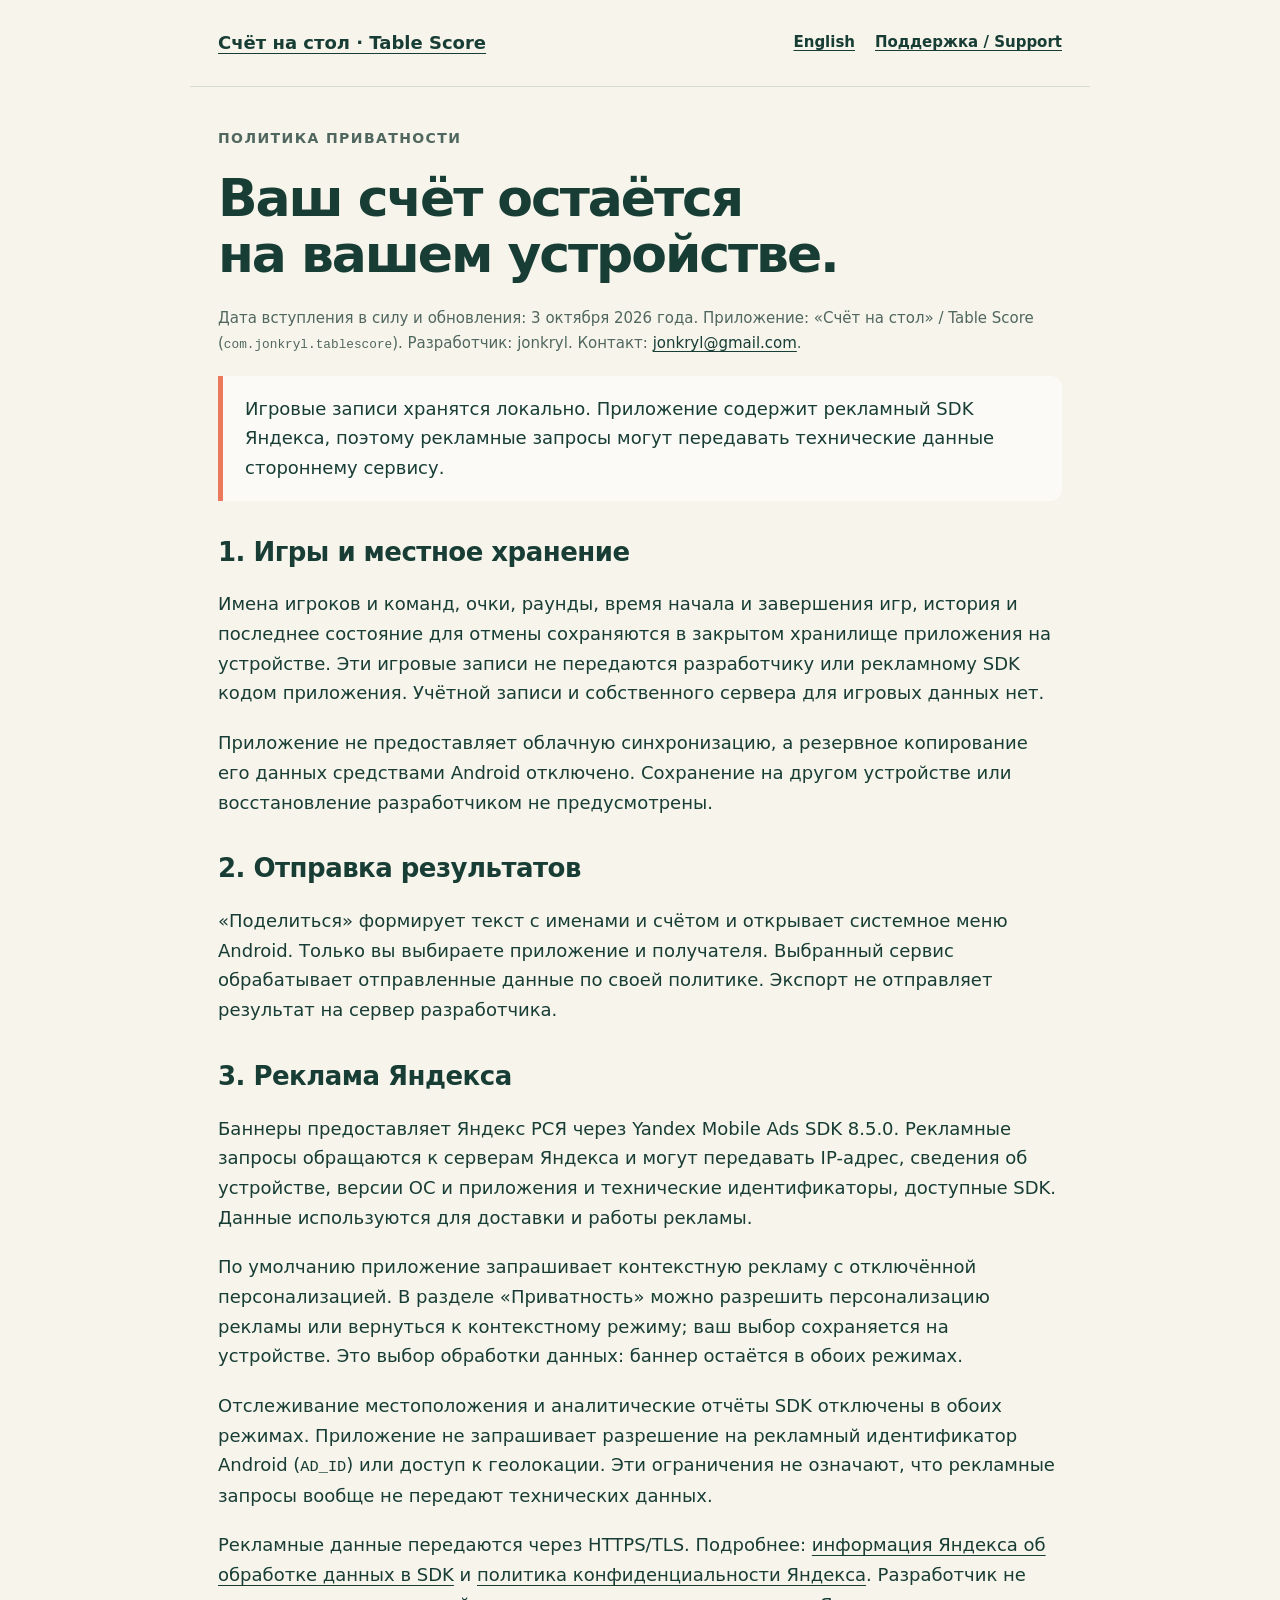
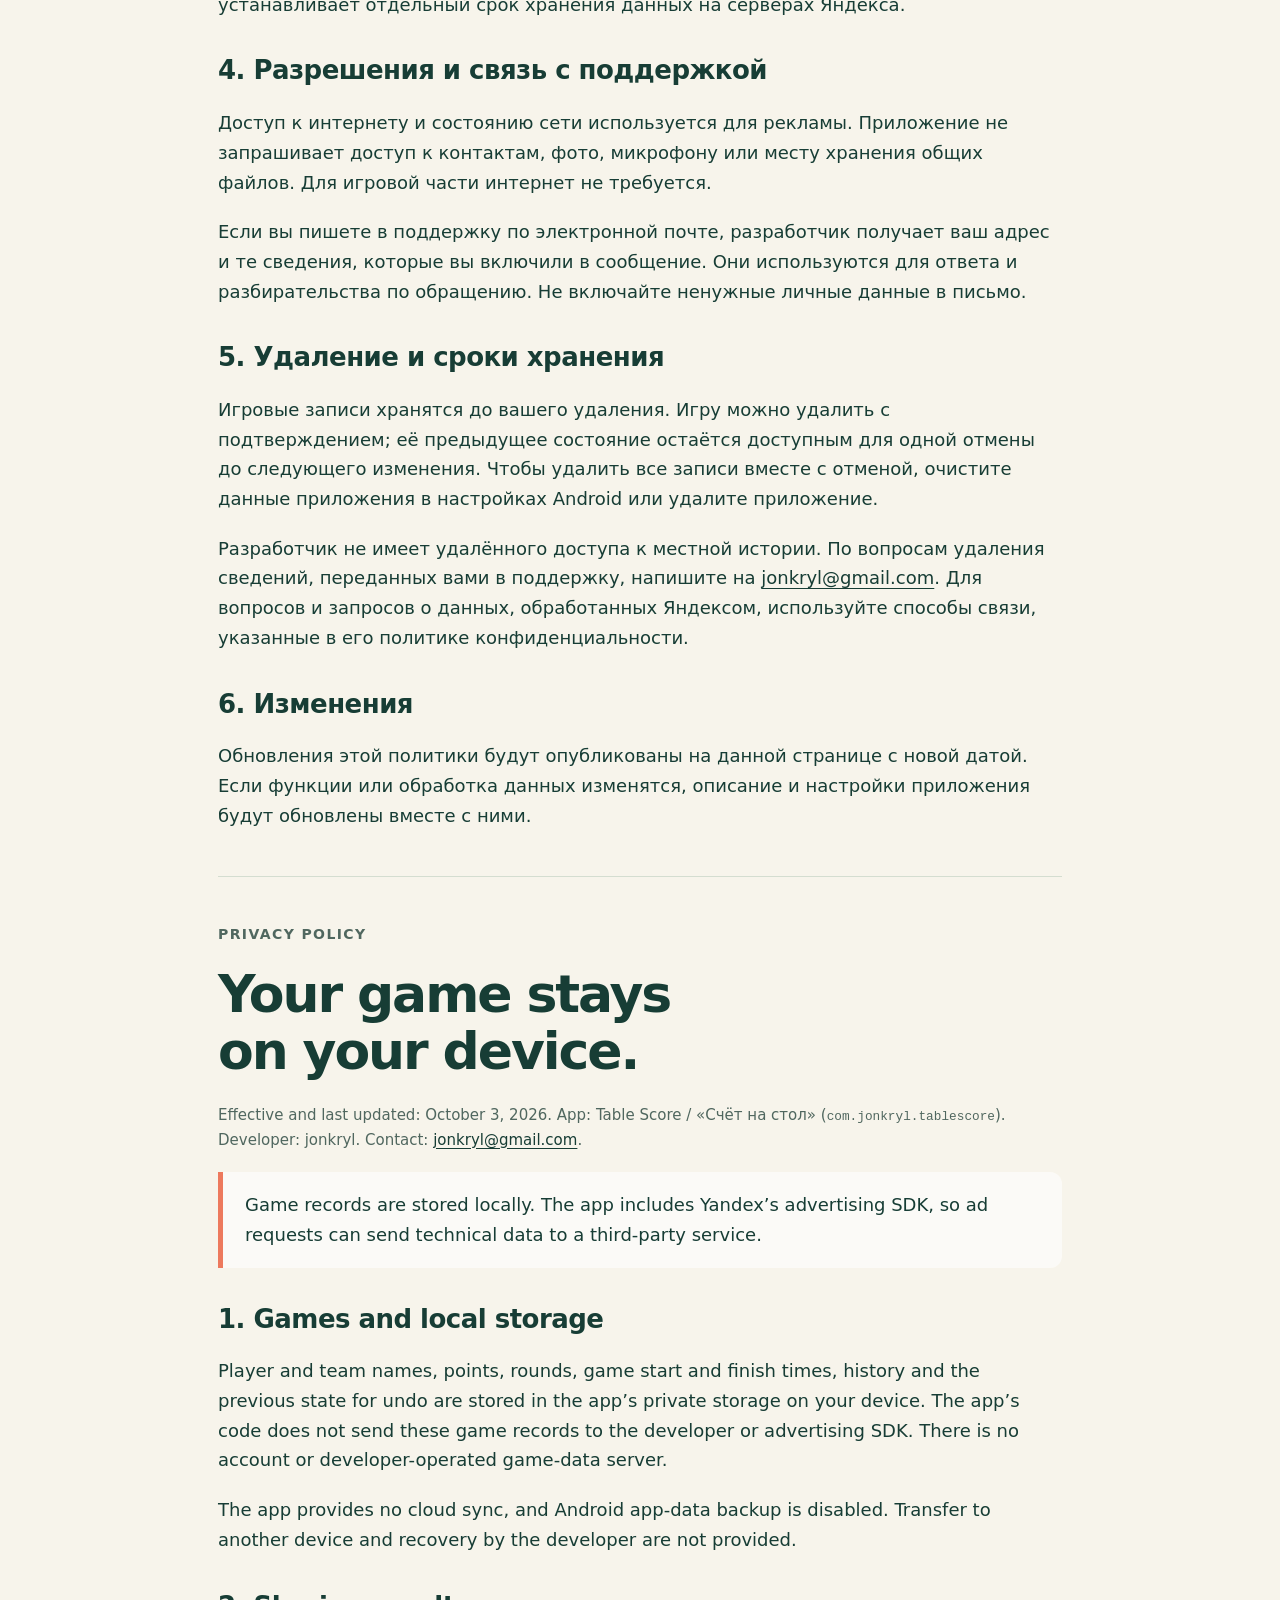
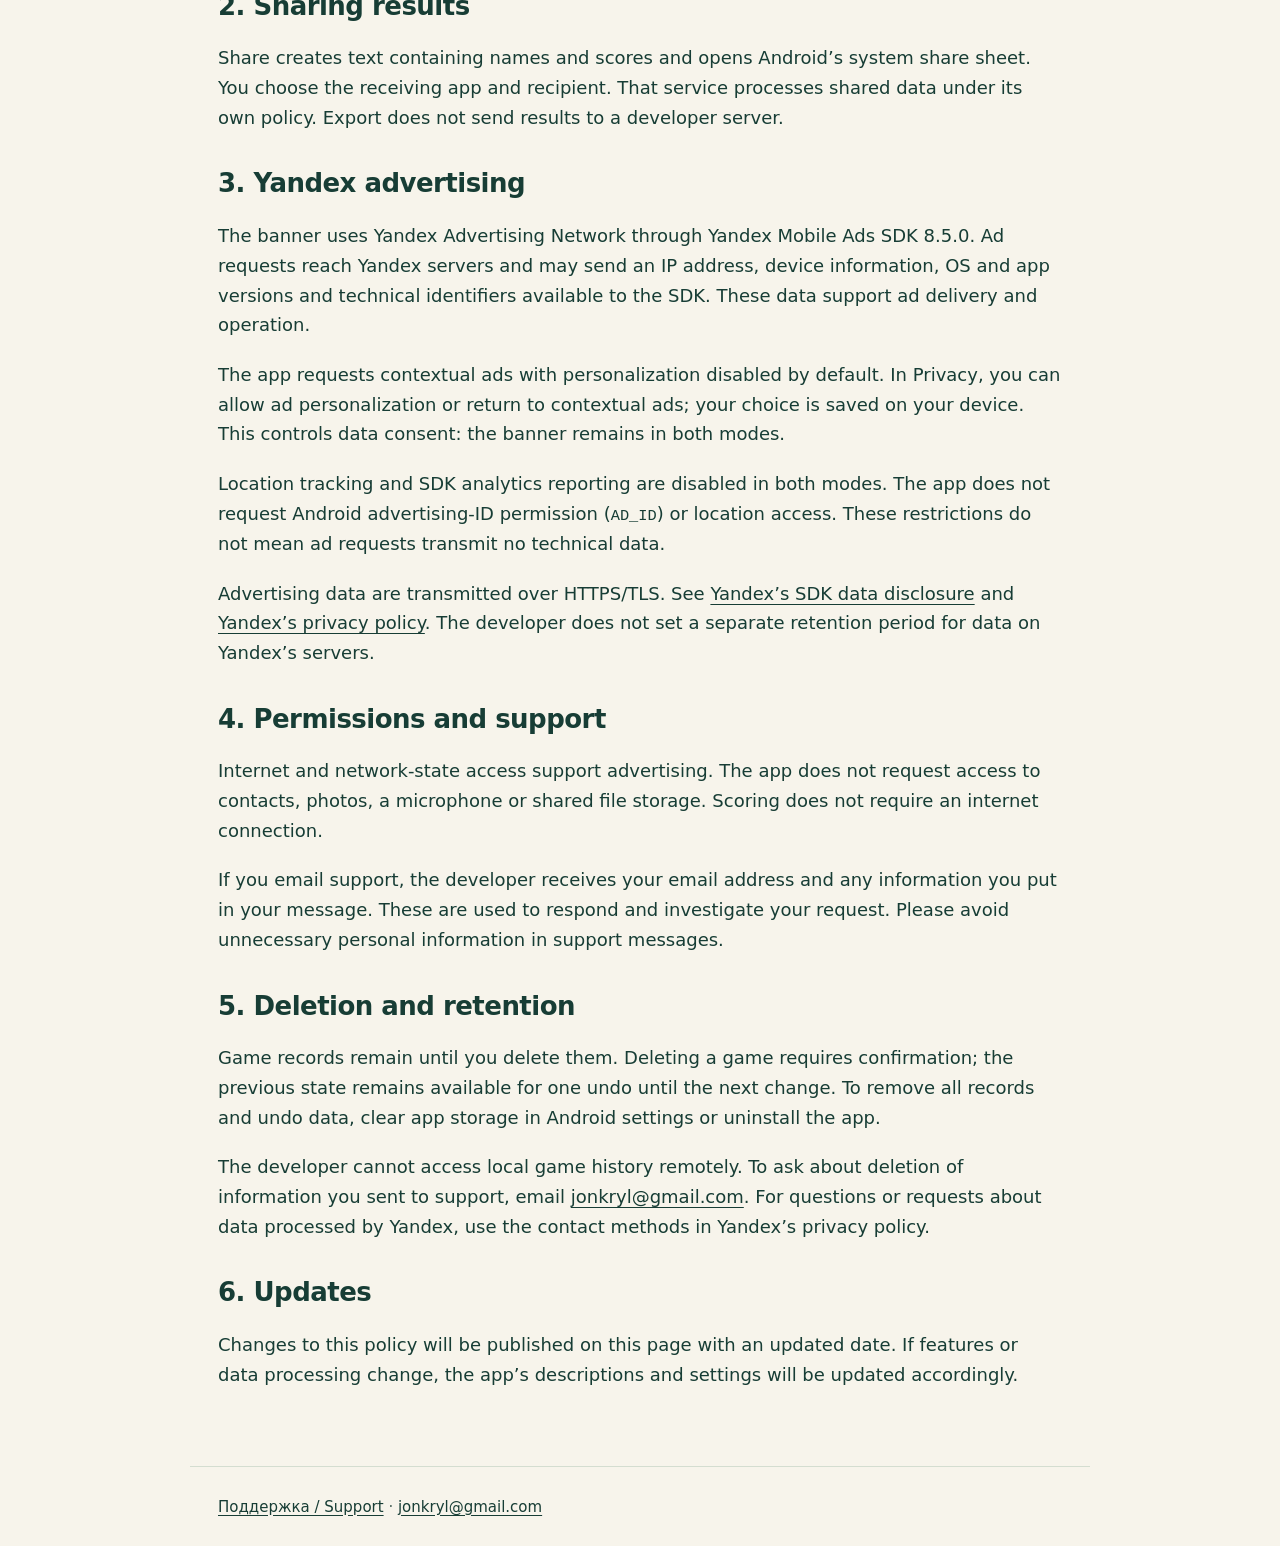
==== docs/privacy/index.html @ 6167a579 "Import verified Table Score native Android source (3e25e689961e9f69c236f04c2023e8bc18056e11bf8cf0ead" ====
<!doctype html>
<html lang="ru">
<head>
  <meta charset="utf-8">
  <meta name="viewport" content="width=device-width, initial-scale=1">
  <meta name="description" content="Политика приватности Android-приложения Счёт на стол / Table Score, com.jonkryl.tablescore.">
  <title>Приватность / Privacy — Счёт на стол · Table Score</title>
  <link rel="stylesheet" href="../style.css">
</head>
<body>
<header>
  <a href="../">Счёт на стол · Table Score</a>
  <nav aria-label="Разделы"><a href="#english" lang="en">English</a><a href="../">Поддержка / Support</a></nav>
</header>
<main>
  <section aria-labelledby="ru-title">
    <p class="eyebrow">Политика приватности</p>
    <h1 id="ru-title">Ваш счёт остаётся<br>на вашем устройстве.</h1>
    <p class="small">Дата вступления в силу и обновления: 3 октября 2026 года. Приложение: «Счёт на стол» / Table Score (<code>com.jonkryl.tablescore</code>). Разработчик: jonkryl. Контакт: <a href="mailto:jonkryl@gmail.com">jonkryl@gmail.com</a>.</p>
    <aside class="note"><p>Игровые записи хранятся локально. Приложение содержит рекламный SDK Яндекса, поэтому рекламные запросы могут передавать технические данные стороннему сервису.</p></aside>
    <h2>1. Игры и местное хранение</h2>
    <p>Имена игроков и команд, очки, раунды, время начала и завершения игр, история и последнее состояние для отмены сохраняются в закрытом хранилище приложения на устройстве. Эти игровые записи не передаются разработчику или рекламному SDK кодом приложения. Учётной записи и собственного сервера для игровых данных нет.</p>
    <p>Приложение не предоставляет облачную синхронизацию, а резервное копирование его данных средствами Android отключено. Сохранение на другом устройстве или восстановление разработчиком не предусмотрены.</p>
    <h2>2. Отправка результатов</h2>
    <p>«Поделиться» формирует текст с именами и счётом и открывает системное меню Android. Только вы выбираете приложение и получателя. Выбранный сервис обрабатывает отправленные данные по своей политике. Экспорт не отправляет результат на сервер разработчика.</p>
    <h2>3. Реклама Яндекса</h2>
    <p>Баннеры предоставляет Яндекс РСЯ через Yandex Mobile Ads SDK 8.5.0. Рекламные запросы обращаются к серверам Яндекса и могут передавать IP-адрес, сведения об устройстве, версии ОС и приложения и технические идентификаторы, доступные SDK. Данные используются для доставки и работы рекламы.</p>
    <p>По умолчанию приложение запрашивает контекстную рекламу с отключённой персонализацией. В разделе «Приватность» можно разрешить персонализацию рекламы или вернуться к контекстному режиму; ваш выбор сохраняется на устройстве. Это выбор обработки данных: баннер остаётся в обоих режимах.</p>
    <p>Отслеживание местоположения и аналитические отчёты SDK отключены в обоих режимах. Приложение не запрашивает разрешение на рекламный идентификатор Android (<code>AD_ID</code>) или доступ к геолокации. Эти ограничения не означают, что рекламные запросы вообще не передают технических данных.</p>
    <p>Рекламные данные передаются через HTTPS/TLS. Подробнее: <a href="https://ads.yandex.com/helpcenter/en/dev/android/app-privacy-android">информация Яндекса об обработке данных в SDK</a> и <a href="https://yandex.com/legal/confidential/">политика конфиденциальности Яндекса</a>. Разработчик не устанавливает отдельный срок хранения данных на серверах Яндекса.</p>
    <h2>4. Разрешения и связь с поддержкой</h2>
    <p>Доступ к интернету и состоянию сети используется для рекламы. Приложение не запрашивает доступ к контактам, фото, микрофону или месту хранения общих файлов. Для игровой части интернет не требуется.</p>
    <p>Если вы пишете в поддержку по электронной почте, разработчик получает ваш адрес и те сведения, которые вы включили в сообщение. Они используются для ответа и разбирательства по обращению. Не включайте ненужные личные данные в письмо.</p>
    <h2>5. Удаление и сроки хранения</h2>
    <p>Игровые записи хранятся до вашего удаления. Игру можно удалить с подтверждением; её предыдущее состояние остаётся доступным для одной отмены до следующего изменения. Чтобы удалить все записи вместе с отменой, очистите данные приложения в настройках Android или удалите приложение.</p>
    <p>Разработчик не имеет удалённого доступа к местной истории. По вопросам удаления сведений, переданных вами в поддержку, напишите на <a href="mailto:jonkryl@gmail.com">jonkryl@gmail.com</a>. Для вопросов и запросов о данных, обработанных Яндексом, используйте способы связи, указанные в его политике конфиденциальности.</p>
    <h2>6. Изменения</h2>
    <p>Обновления этой политики будут опубликованы на данной странице с новой датой. Если функции или обработка данных изменятся, описание и настройки приложения будут обновлены вместе с ними.</p>
  </section>
  <section id="english" class="languages" lang="en" aria-labelledby="en-title">
    <p class="eyebrow">Privacy policy</p>
    <h1 id="en-title">Your game stays<br>on your device.</h1>
    <p class="small">Effective and last updated: October 3, 2026. App: Table Score / «Счёт на стол» (<code>com.jonkryl.tablescore</code>). Developer: jonkryl. Contact: <a href="mailto:jonkryl@gmail.com">jonkryl@gmail.com</a>.</p>
    <aside class="note"><p>Game records are stored locally. The app includes Yandex’s advertising SDK, so ad requests can send technical data to a third-party service.</p></aside>
    <h2>1. Games and local storage</h2>
    <p>Player and team names, points, rounds, game start and finish times, history and the previous state for undo are stored in the app’s private storage on your device. The app’s code does not send these game records to the developer or advertising SDK. There is no account or developer-operated game-data server.</p>
    <p>The app provides no cloud sync, and Android app-data backup is disabled. Transfer to another device and recovery by the developer are not provided.</p>
    <h2>2. Sharing results</h2>
    <p>Share creates text containing names and scores and opens Android’s system share sheet. You choose the receiving app and recipient. That service processes shared data under its own policy. Export does not send results to a developer server.</p>
    <h2>3. Yandex advertising</h2>
    <p>The banner uses Yandex Advertising Network through Yandex Mobile Ads SDK 8.5.0. Ad requests reach Yandex servers and may send an IP address, device information, OS and app versions and technical identifiers available to the SDK. These data support ad delivery and operation.</p>
    <p>The app requests contextual ads with personalization disabled by default. In Privacy, you can allow ad personalization or return to contextual ads; your choice is saved on your device. This controls data consent: the banner remains in both modes.</p>
    <p>Location tracking and SDK analytics reporting are disabled in both modes. The app does not request Android advertising-ID permission (<code>AD_ID</code>) or location access. These restrictions do not mean ad requests transmit no technical data.</p>
    <p>Advertising data are transmitted over HTTPS/TLS. See <a href="https://ads.yandex.com/helpcenter/en/dev/android/app-privacy-android">Yandex’s SDK data disclosure</a> and <a href="https://yandex.com/legal/confidential/">Yandex’s privacy policy</a>. The developer does not set a separate retention period for data on Yandex’s servers.</p>
    <h2>4. Permissions and support</h2>
    <p>Internet and network-state access support advertising. The app does not request access to contacts, photos, a microphone or shared file storage. Scoring does not require an internet connection.</p>
    <p>If you email support, the developer receives your email address and any information you put in your message. These are used to respond and investigate your request. Please avoid unnecessary personal information in support messages.</p>
    <h2>5. Deletion and retention</h2>
    <p>Game records remain until you delete them. Deleting a game requires confirmation; the previous state remains available for one undo until the next change. To remove all records and undo data, clear app storage in Android settings or uninstall the app.</p>
    <p>The developer cannot access local game history remotely. To ask about deletion of information you sent to support, email <a href="mailto:jonkryl@gmail.com">jonkryl@gmail.com</a>. For questions or requests about data processed by Yandex, use the contact methods in Yandex’s privacy policy.</p>
    <h2>6. Updates</h2>
    <p>Changes to this policy will be published on this page with an updated date. If features or data processing change, the app’s descriptions and settings will be updated accordingly.</p>
  </section>
</main>
<footer><a href="../">Поддержка / Support</a> · <a href="mailto:jonkryl@gmail.com">jonkryl@gmail.com</a></footer>
</body>
</html>
---- docs/style.css ----
:root { color-scheme: light; --paper: #f7f4eb; --ink: #173d35; --muted: #50675f; --line: #d4ddd0; --mint: #d9e9cf; --coral: #ed795d; }
* { box-sizing: border-box; }
body { margin: 0; background: var(--paper); color: var(--ink); font: 18px/1.65 system-ui, -apple-system, BlinkMacSystemFont, "Segoe UI", sans-serif; }
a { color: var(--ink); text-underline-offset: .2em; }
a:hover { text-decoration-thickness: .14em; }
a:focus-visible { outline: 3px solid var(--coral); outline-offset: 5px; border-radius: 2px; }
header, main, footer { max-width: 900px; padding: 28px; margin: auto; }
header { display: flex; align-items: center; justify-content: space-between; flex-wrap: wrap; gap: 16px; border-bottom: 1px solid var(--line); }
header a { font-weight: 700; }
nav { display: flex; flex-wrap: wrap; gap: 20px; font-size: 15px; }
h1 { font-size: clamp(32px, 6vw, 52px); letter-spacing: -.04em; line-height: 1.08; margin: 16px 0 24px; }
h2 { line-height: 1.2; margin-top: 36px; font-size: 26px; letter-spacing: -.02em; }
h3 { font-size: 21px; margin: 24px 0 8px; }
p, ul, ol { margin-top: 12px; margin-bottom: 20px; }
li { margin-bottom: 8px; }
.eyebrow { font-size: 14px; font-weight: 750; letter-spacing: .1em; text-transform: uppercase; color: var(--muted); }
.lead { font-size: 23px; line-height: 1.5; }
.note { border-left: 5px solid var(--coral); background: #fff9; padding: 18px 22px; border-radius: 0 12px 12px 0; }
.note p { margin: 0; }
.actions { display: flex; flex-wrap: wrap; gap: 14px; margin: 26px 0; }
.button { background: var(--ink); color: #fff; border-radius: 12px; padding: 12px 18px; font-weight: 650; text-decoration: none; }
.button.secondary { background: var(--mint); color: var(--ink); }
.languages { border-top: 1px solid var(--line); padding-top: 34px; margin-top: 46px; scroll-margin-top: 20px; }
.small, footer { font-size: 15px; color: var(--muted); }
footer { border-top: 1px solid var(--line); margin-top: 28px; }
code { font-size: .85em; overflow-wrap: anywhere; }
@media (max-width: 560px) { header, main, footer { padding: 22px; } body { font-size: 17px; } .lead { font-size: 21px; } }
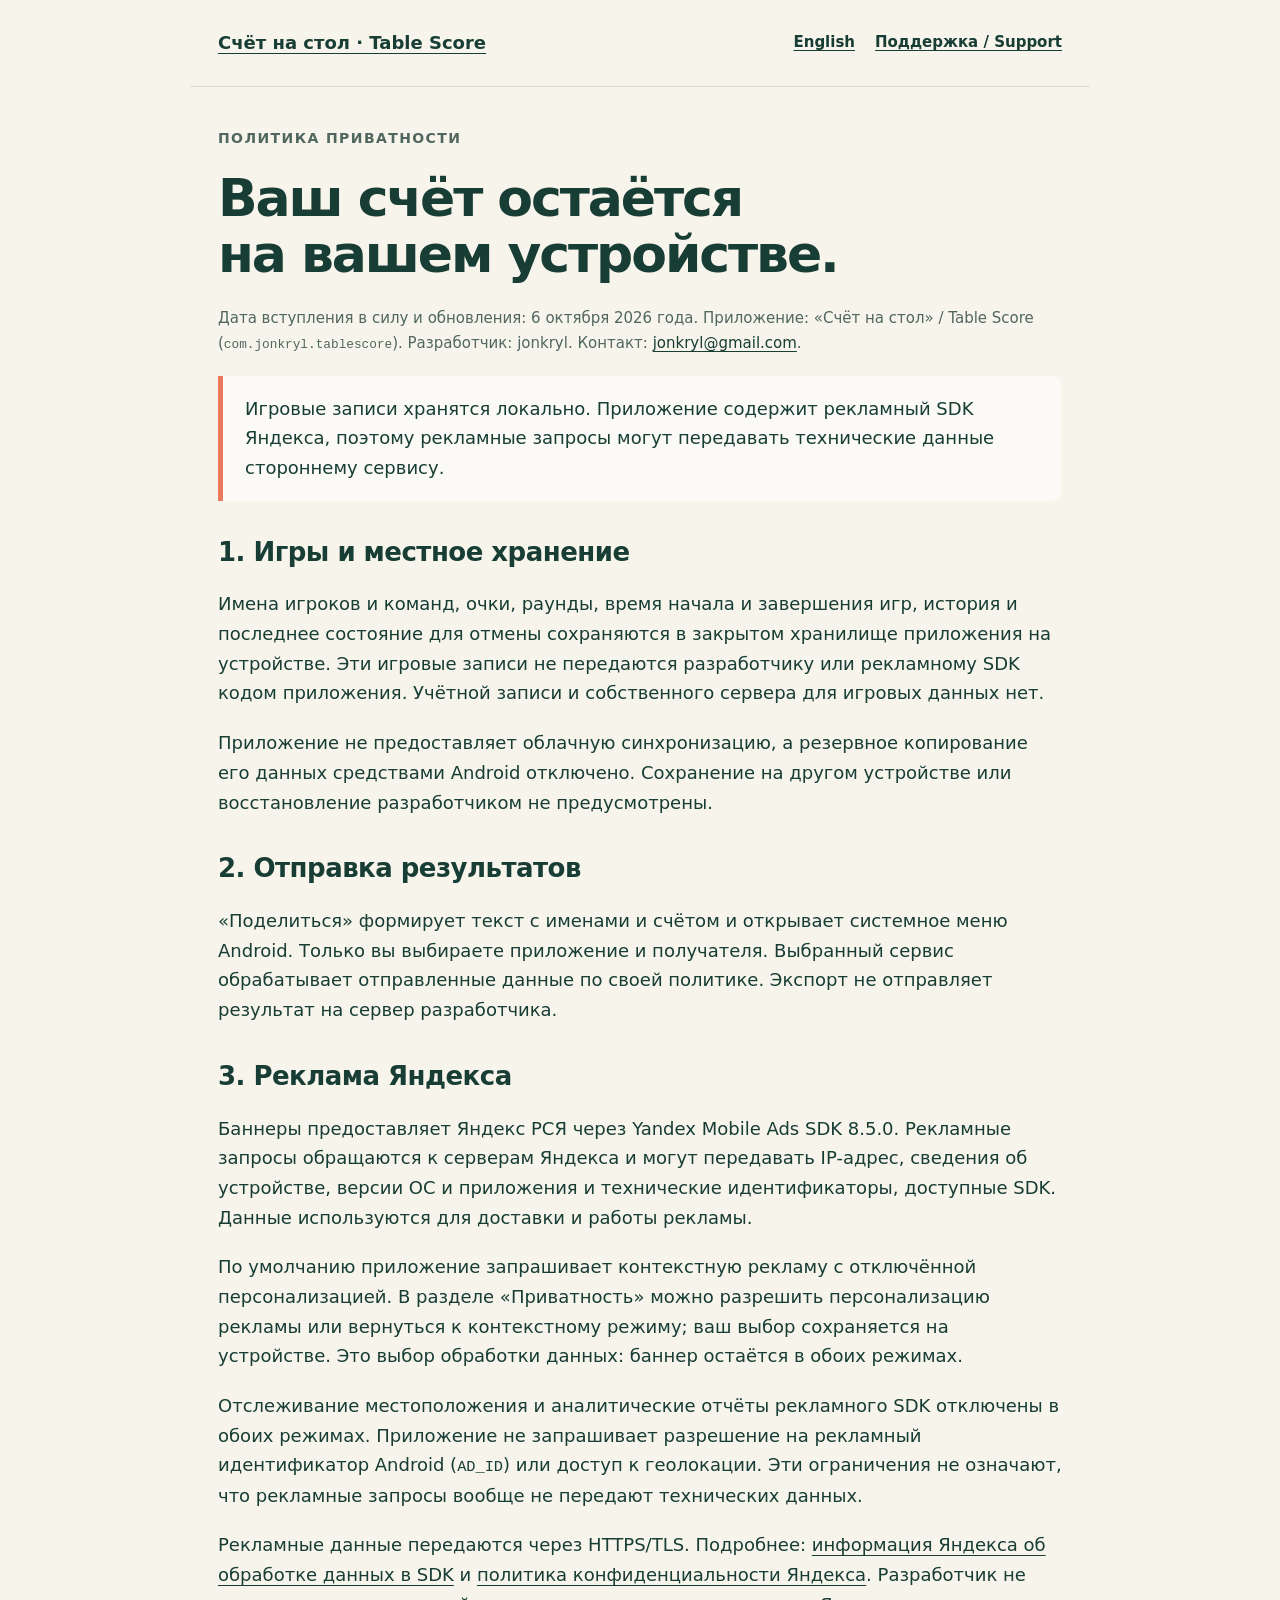
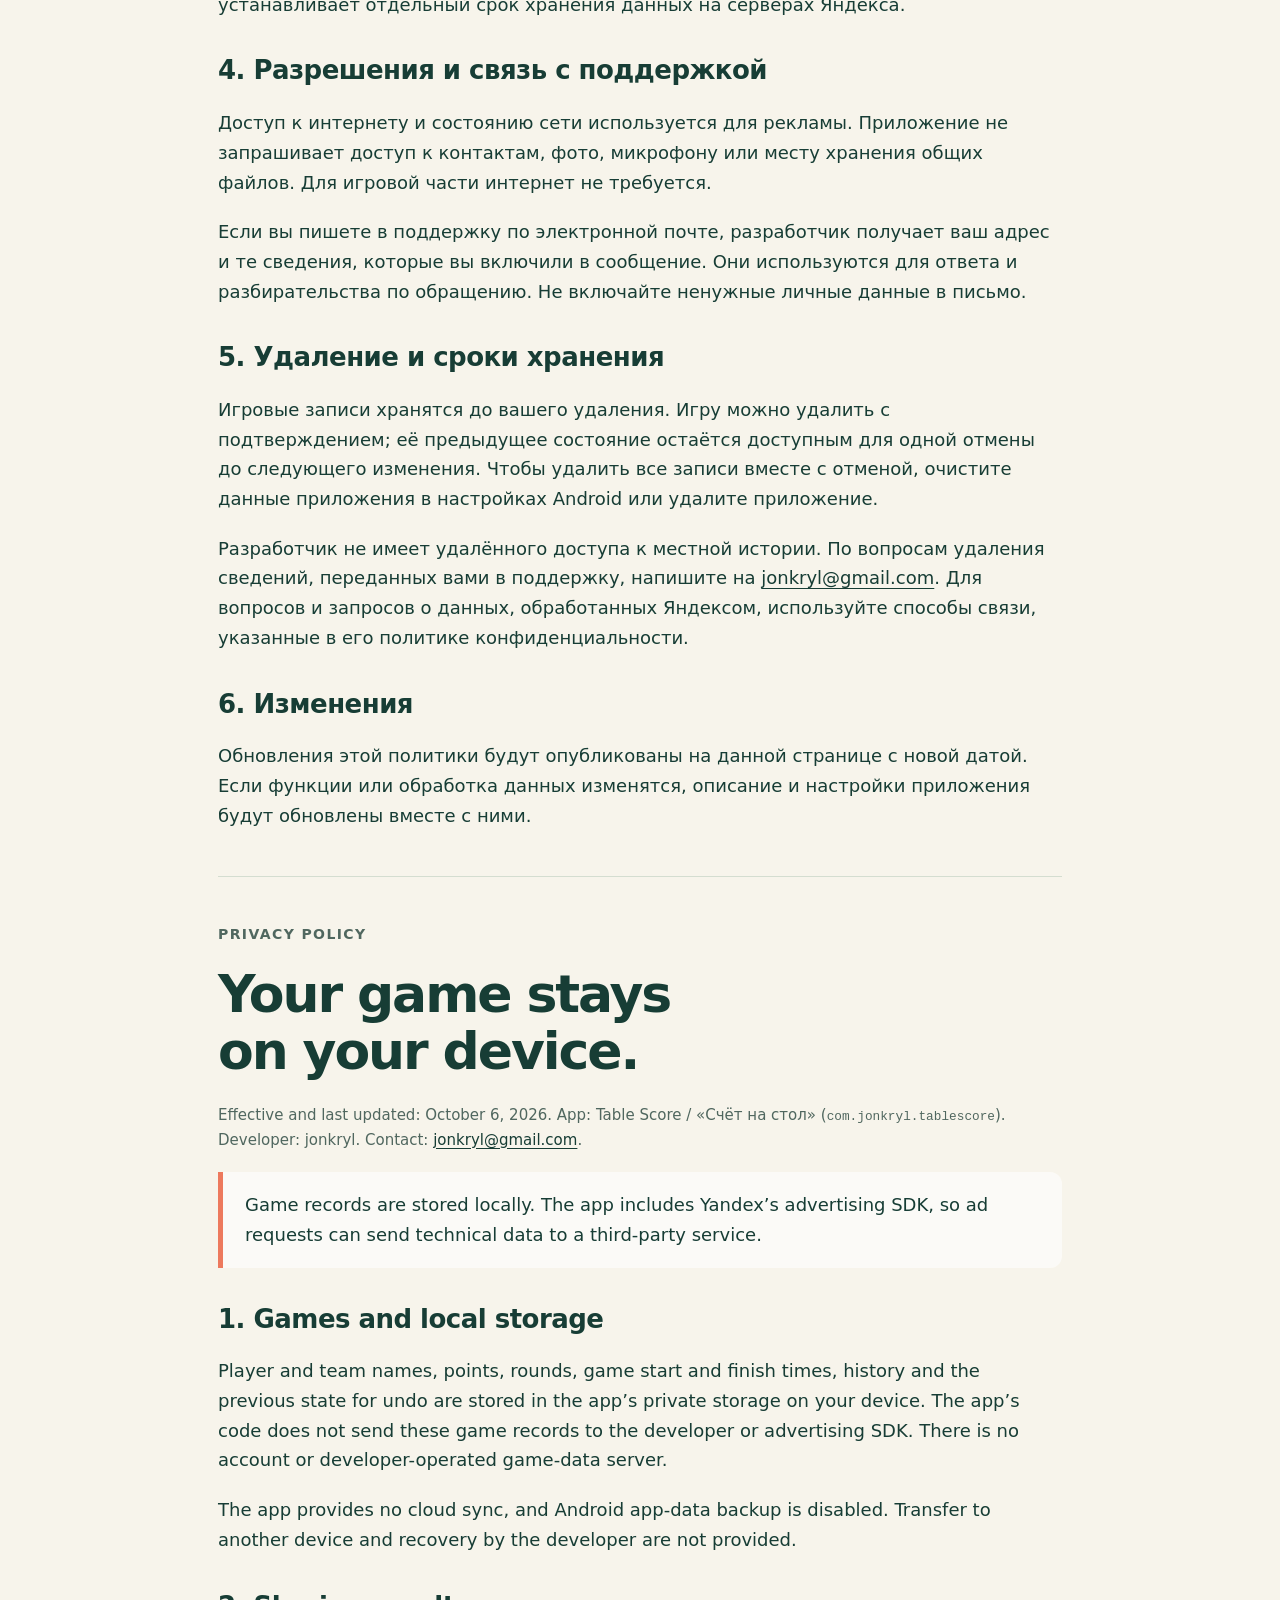
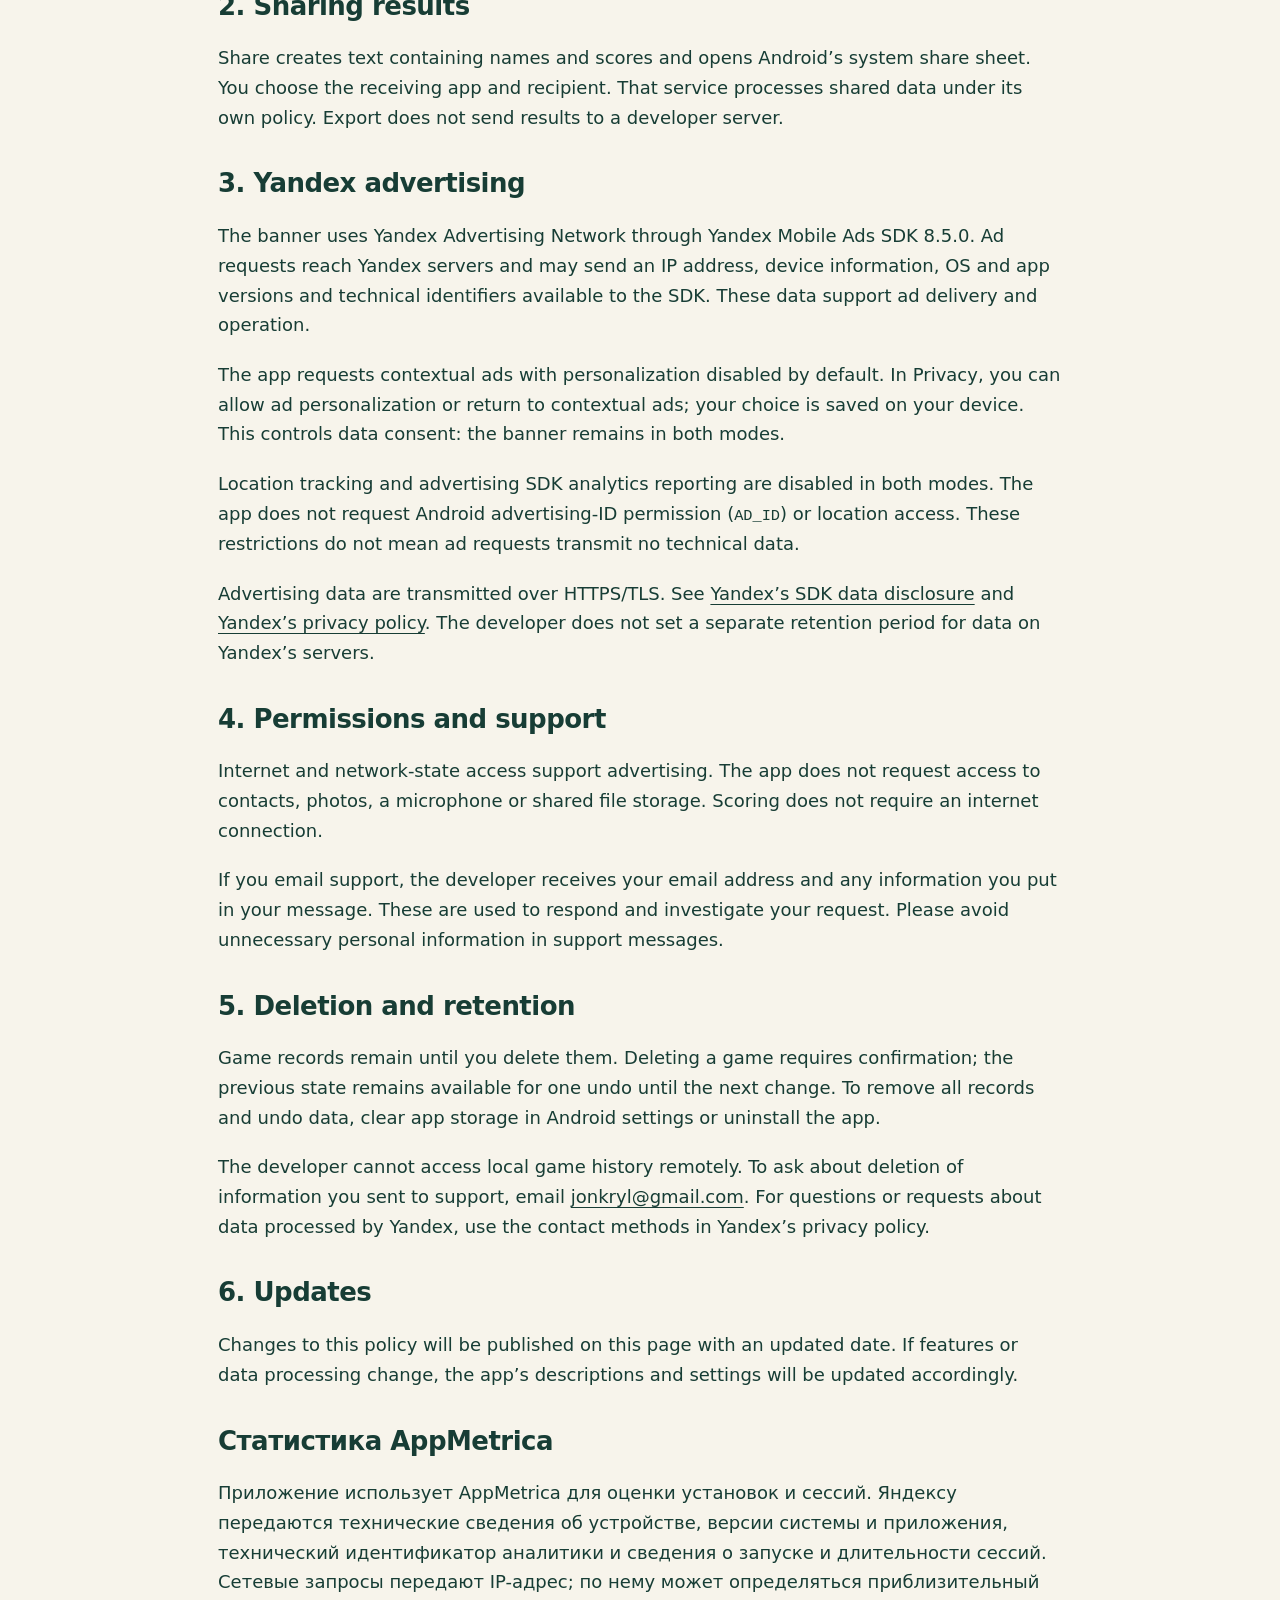
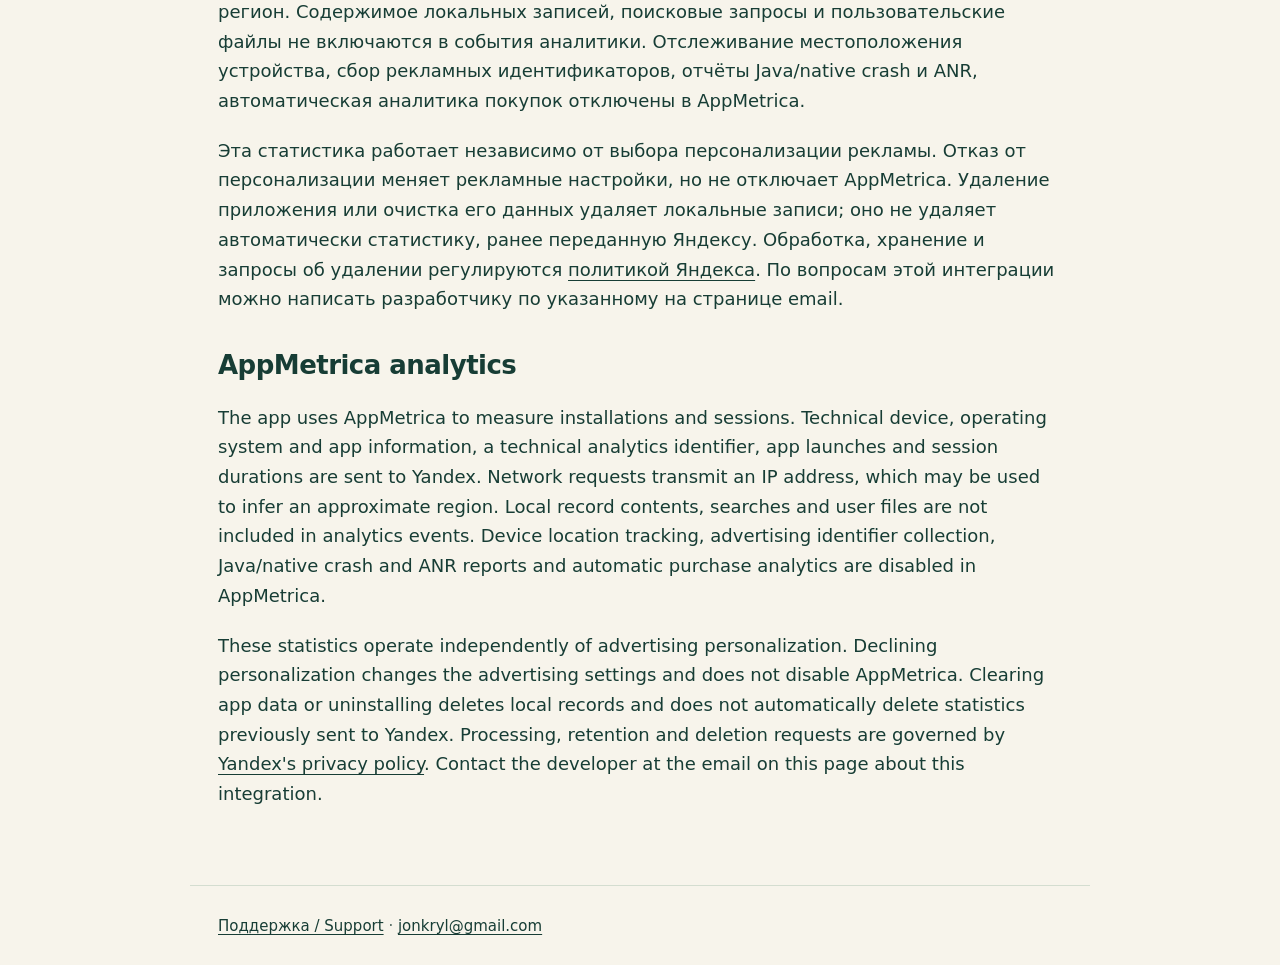
==== commit 0903e842: "Add release AppMetrica statistics and privacy disclosures Activate AppMetrica 8.5.1 with the app-spe" ====
--- a/docs/privacy/index.html
+++ b/docs/privacy/index.html
@@ -16,7 +16,7 @@
   <section aria-labelledby="ru-title">
     <p class="eyebrow">Политика приватности</p>
     <h1 id="ru-title">Ваш счёт остаётся<br>на вашем устройстве.</h1>
-    <p class="small">Дата вступления в силу и обновления: 3 октября 2026 года. Приложение: «Счёт на стол» / Table Score (<code>com.jonkryl.tablescore</code>). Разработчик: jonkryl. Контакт: <a href="mailto:jonkryl@gmail.com">jonkryl@gmail.com</a>.</p>
+    <p class="small">Дата вступления в силу и обновления: 6 октября 2026 года. Приложение: «Счёт на стол» / Table Score (<code>com.jonkryl.tablescore</code>). Разработчик: jonkryl. Контакт: <a href="mailto:jonkryl@gmail.com">jonkryl@gmail.com</a>.</p>
     <aside class="note"><p>Игровые записи хранятся локально. Приложение содержит рекламный SDK Яндекса, поэтому рекламные запросы могут передавать технические данные стороннему сервису.</p></aside>
     <h2>1. Игры и местное хранение</h2>
     <p>Имена игроков и команд, очки, раунды, время начала и завершения игр, история и последнее состояние для отмены сохраняются в закрытом хранилище приложения на устройстве. Эти игровые записи не передаются разработчику или рекламному SDK кодом приложения. Учётной записи и собственного сервера для игровых данных нет.</p>
@@ -26,7 +26,7 @@
     <h2>3. Реклама Яндекса</h2>
     <p>Баннеры предоставляет Яндекс РСЯ через Yandex Mobile Ads SDK 8.5.0. Рекламные запросы обращаются к серверам Яндекса и могут передавать IP-адрес, сведения об устройстве, версии ОС и приложения и технические идентификаторы, доступные SDK. Данные используются для доставки и работы рекламы.</p>
     <p>По умолчанию приложение запрашивает контекстную рекламу с отключённой персонализацией. В разделе «Приватность» можно разрешить персонализацию рекламы или вернуться к контекстному режиму; ваш выбор сохраняется на устройстве. Это выбор обработки данных: баннер остаётся в обоих режимах.</p>
-    <p>Отслеживание местоположения и аналитические отчёты SDK отключены в обоих режимах. Приложение не запрашивает разрешение на рекламный идентификатор Android (<code>AD_ID</code>) или доступ к геолокации. Эти ограничения не означают, что рекламные запросы вообще не передают технических данных.</p>
+    <p>Отслеживание местоположения и аналитические отчёты рекламного SDK отключены в обоих режимах. Приложение не запрашивает разрешение на рекламный идентификатор Android (<code>AD_ID</code>) или доступ к геолокации. Эти ограничения не означают, что рекламные запросы вообще не передают технических данных.</p>
     <p>Рекламные данные передаются через HTTPS/TLS. Подробнее: <a href="https://ads.yandex.com/helpcenter/en/dev/android/app-privacy-android">информация Яндекса об обработке данных в SDK</a> и <a href="https://yandex.com/legal/confidential/">политика конфиденциальности Яндекса</a>. Разработчик не устанавливает отдельный срок хранения данных на серверах Яндекса.</p>
     <h2>4. Разрешения и связь с поддержкой</h2>
     <p>Доступ к интернету и состоянию сети используется для рекламы. Приложение не запрашивает доступ к контактам, фото, микрофону или месту хранения общих файлов. Для игровой части интернет не требуется.</p>
@@ -40,7 +40,7 @@
   <section id="english" class="languages" lang="en" aria-labelledby="en-title">
     <p class="eyebrow">Privacy policy</p>
     <h1 id="en-title">Your game stays<br>on your device.</h1>
-    <p class="small">Effective and last updated: October 3, 2026. App: Table Score / «Счёт на стол» (<code>com.jonkryl.tablescore</code>). Developer: jonkryl. Contact: <a href="mailto:jonkryl@gmail.com">jonkryl@gmail.com</a>.</p>
+    <p class="small">Effective and last updated: October 6, 2026. App: Table Score / «Счёт на стол» (<code>com.jonkryl.tablescore</code>). Developer: jonkryl. Contact: <a href="mailto:jonkryl@gmail.com">jonkryl@gmail.com</a>.</p>
     <aside class="note"><p>Game records are stored locally. The app includes Yandex’s advertising SDK, so ad requests can send technical data to a third-party service.</p></aside>
     <h2>1. Games and local storage</h2>
     <p>Player and team names, points, rounds, game start and finish times, history and the previous state for undo are stored in the app’s private storage on your device. The app’s code does not send these game records to the developer or advertising SDK. There is no account or developer-operated game-data server.</p>
@@ -50,7 +50,7 @@
     <h2>3. Yandex advertising</h2>
     <p>The banner uses Yandex Advertising Network through Yandex Mobile Ads SDK 8.5.0. Ad requests reach Yandex servers and may send an IP address, device information, OS and app versions and technical identifiers available to the SDK. These data support ad delivery and operation.</p>
     <p>The app requests contextual ads with personalization disabled by default. In Privacy, you can allow ad personalization or return to contextual ads; your choice is saved on your device. This controls data consent: the banner remains in both modes.</p>
-    <p>Location tracking and SDK analytics reporting are disabled in both modes. The app does not request Android advertising-ID permission (<code>AD_ID</code>) or location access. These restrictions do not mean ad requests transmit no technical data.</p>
+    <p>Location tracking and advertising SDK analytics reporting are disabled in both modes. The app does not request Android advertising-ID permission (<code>AD_ID</code>) or location access. These restrictions do not mean ad requests transmit no technical data.</p>
     <p>Advertising data are transmitted over HTTPS/TLS. See <a href="https://ads.yandex.com/helpcenter/en/dev/android/app-privacy-android">Yandex’s SDK data disclosure</a> and <a href="https://yandex.com/legal/confidential/">Yandex’s privacy policy</a>. The developer does not set a separate retention period for data on Yandex’s servers.</p>
     <h2>4. Permissions and support</h2>
     <p>Internet and network-state access support advertising. The app does not request access to contacts, photos, a microphone or shared file storage. Scoring does not require an internet connection.</p>
@@ -61,6 +61,9 @@
     <h2>6. Updates</h2>
     <p>Changes to this policy will be published on this page with an updated date. If features or data processing change, the app’s descriptions and settings will be updated accordingly.</p>
   </section>
+
+<section lang="ru"><h2>Статистика AppMetrica</h2><p>Приложение использует AppMetrica для оценки установок и сессий. Яндексу передаются технические сведения об устройстве, версии системы и приложения, технический идентификатор аналитики и сведения о запуске и длительности сессий. Сетевые запросы передают IP-адрес; по нему может определяться приблизительный регион. Содержимое локальных записей, поисковые запросы и пользовательские файлы не включаются в события аналитики. Отслеживание местоположения устройства, сбор рекламных идентификаторов, отчёты Java/native crash и ANR, автоматическая аналитика покупок отключены в AppMetrica.</p><p>Эта статистика работает независимо от выбора персонализации рекламы. Отказ от персонализации меняет рекламные настройки, но не отключает AppMetrica. Удаление приложения или очистка его данных удаляет локальные записи; оно не удаляет автоматически статистику, ранее переданную Яндексу. Обработка, хранение и запросы об удалении регулируются <a href="https://yandex.ru/legal/confidential/">политикой Яндекса</a>. По вопросам этой интеграции можно написать разработчику по указанному на странице email.</p></section>
+<section lang="en"><h2>AppMetrica analytics</h2><p>The app uses AppMetrica to measure installations and sessions. Technical device, operating system and app information, a technical analytics identifier, app launches and session durations are sent to Yandex. Network requests transmit an IP address, which may be used to infer an approximate region. Local record contents, searches and user files are not included in analytics events. Device location tracking, advertising identifier collection, Java/native crash and ANR reports and automatic purchase analytics are disabled in AppMetrica.</p><p>These statistics operate independently of advertising personalization. Declining personalization changes the advertising settings and does not disable AppMetrica. Clearing app data or uninstalling deletes local records and does not automatically delete statistics previously sent to Yandex. Processing, retention and deletion requests are governed by <a href="https://yandex.com/legal/confidential/">Yandex's privacy policy</a>. Contact the developer at the email on this page about this integration.</p></section>
 </main>
 <footer><a href="../">Поддержка / Support</a> · <a href="mailto:jonkryl@gmail.com">jonkryl@gmail.com</a></footer>
 </body>
